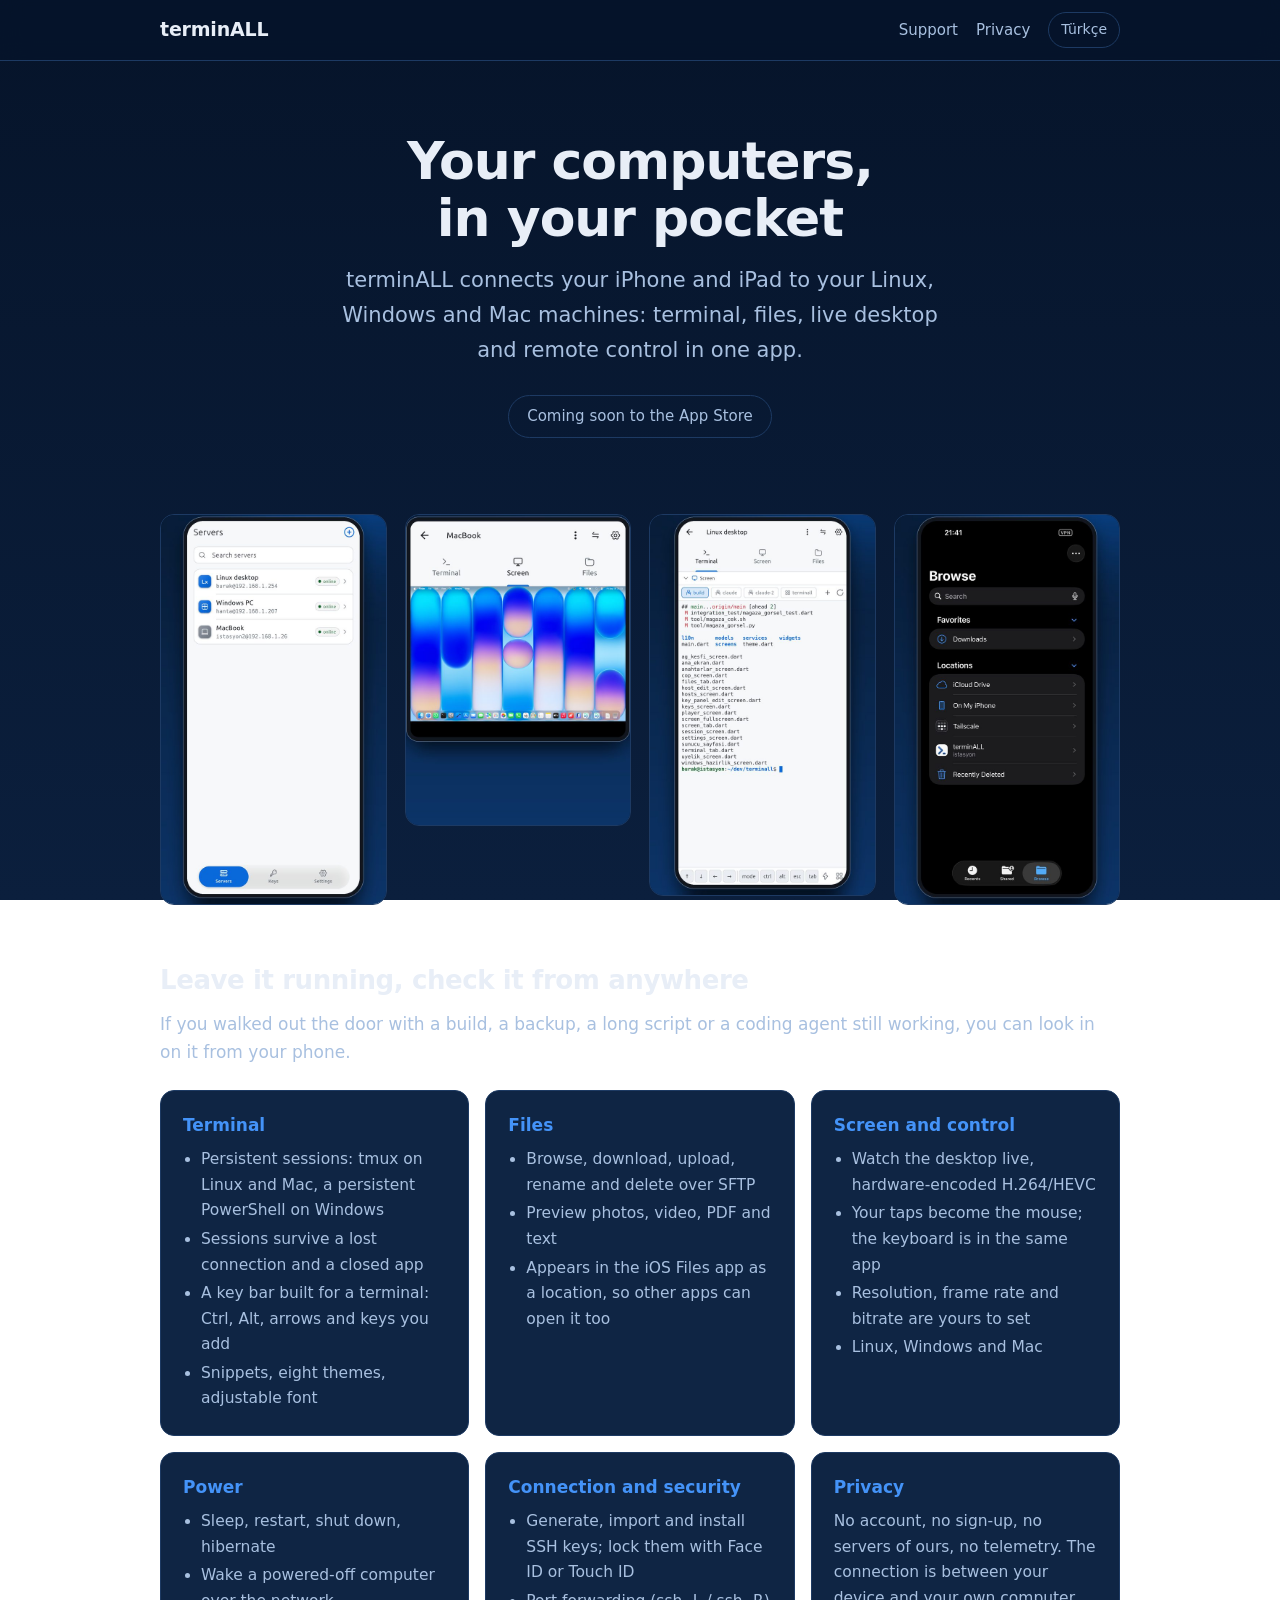
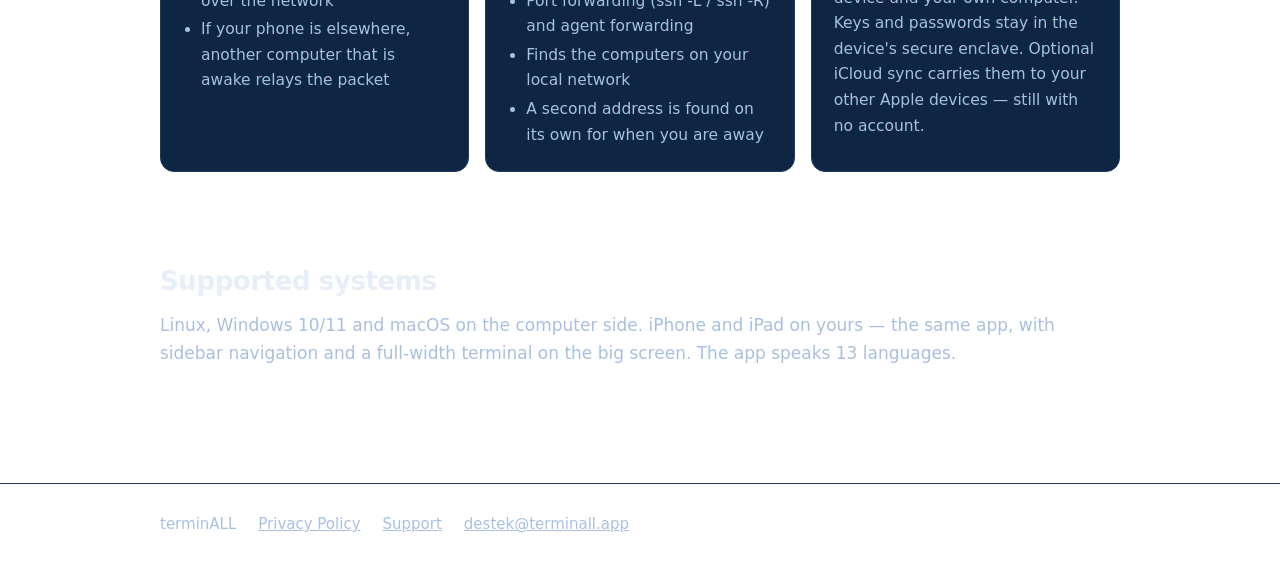
==== public/index.html @ 5ca0612b "Cloudflare Workers için wrangler yapılandırması; dosyalar public/ altına Yeni Workers akışı 'npx wra" ====
<!DOCTYPE html>
<html lang="en">
<head>
<meta charset="utf-8">
<meta name="viewport" content="width=device-width, initial-scale=1">
<title>terminALL — SSH, files and your desktop, from your phone</title>
<meta name="description" content="terminALL connects your iPhone and iPad to your Linux, Windows and Mac computers: terminal, files, live desktop and remote control in one app. No account, no servers of ours.">
<link rel="stylesheet" href="/style.css">
</head>
<body>

<header class="ust">
  <div class="sinir">
    <a class="marka" href="/">terminALL</a>
    <nav>
      <a href="/support"><span data-dil="en">Support</span><span data-dil="tr">Destek</span></a>
      <a href="/privacy"><span data-dil="en">Privacy</span><span data-dil="tr">Gizlilik</span></a>
      <button class="dil" id="dil-dugme" type="button">Türkçe</button>
    </nav>
  </div>
</header>

<main>
  <div class="sinir">

    <div class="kahraman">
      <div data-dil="en">
        <h1>Your computers,<br>in your pocket</h1>
        <p class="buyuk">terminALL connects your iPhone and iPad to your Linux, Windows and Mac
          machines: terminal, files, live desktop and remote control in one app.</p>
        <span class="rozet">Coming soon to the App Store</span>
      </div>
      <div data-dil="tr">
        <h1>Bütün bilgisayarların<br>cebinde</h1>
        <p class="buyuk">terminALL telefonunu ve iPad'ini Linux, Windows ve Mac bilgisayarlarına
          bağlar: terminal, dosyalar, canlı masaüstü ve uzaktan kontrol tek uygulamada.</p>
        <span class="rozet">Yakında App Store'da</span>
      </div>
    </div>

    <div class="kareler">
      <img src="/img/servers.jpg" alt="terminALL server list" loading="lazy">
      <img src="/img/screen.jpg" alt="Live desktop on the phone" loading="lazy">
      <img src="/img/terminal.jpg" alt="Terminal with persistent sessions" loading="lazy">
      <img src="/img/files.jpg" alt="Files over SFTP" loading="lazy">
    </div>

    <section>
      <div data-dil="en">
        <h2>Leave it running, check it from anywhere</h2>
        <p class="alt">If you walked out the door with a build, a backup, a long script or a coding
          agent still working, you can look in on it from your phone.</p>
      </div>
      <div data-dil="tr">
        <h2>Bırak çalışsın, nereden olursa bak</h2>
        <p class="alt">Evden çıkarken bilgisayarında bir derleme, yedek, uzun süren bir betik ya da
          bir kodlama ajanı bıraktıysan telefondan bakıp devam edebilirsin.</p>
      </div>

      <div class="izgara">
        <div class="kart">
          <div data-dil="en">
            <h3>Terminal</h3>
            <ul>
              <li>Persistent sessions: tmux on Linux and Mac, a persistent PowerShell on Windows</li>
              <li>Sessions survive a lost connection and a closed app</li>
              <li>A key bar built for a terminal: Ctrl, Alt, arrows and keys you add</li>
              <li>Snippets, eight themes, adjustable font</li>
            </ul>
          </div>
          <div data-dil="tr">
            <h3>Terminal</h3>
            <ul>
              <li>Kalıcı oturumlar: Linux ve Mac'te tmux, Windows'ta kalıcı PowerShell</li>
              <li>Bağlantı kopsa da, uygulamayı kapatsan da oturum yaşamaya devam eder</li>
              <li>Terminal için tasarlanmış tuş çubuğu: Ctrl, Alt, oklar ve kendi tuşların</li>
              <li>Hazır komutlar, sekiz tema, ayarlanabilir yazı tipi</li>
            </ul>
          </div>
        </div>

        <div class="kart">
          <div data-dil="en">
            <h3>Files</h3>
            <ul>
              <li>Browse, download, upload, rename and delete over SFTP</li>
              <li>Preview photos, video, PDF and text</li>
              <li>Appears in the iOS Files app as a location, so other apps can open it too</li>
            </ul>
          </div>
          <div data-dil="tr">
            <h3>Dosyalar</h3>
            <ul>
              <li>SFTP ile gez, indir, yükle, yeniden adlandır, sil</li>
              <li>Fotoğraf, video, PDF ve metin önizleme</li>
              <li>iOS Dosyalar uygulamasında konum olarak görünür, başka uygulamalardan da açılır</li>
            </ul>
          </div>
        </div>

        <div class="kart">
          <div data-dil="en">
            <h3>Screen and control</h3>
            <ul>
              <li>Watch the desktop live, hardware-encoded H.264/HEVC</li>
              <li>Your taps become the mouse; the keyboard is in the same app</li>
              <li>Resolution, frame rate and bitrate are yours to set</li>
              <li>Linux, Windows and Mac</li>
            </ul>
          </div>
          <div data-dil="tr">
            <h3>Ekran ve kontrol</h3>
            <ul>
              <li>Masaüstünü canlı izle, donanım kodlayıcılı H.264/HEVC</li>
              <li>Dokunuşun fare imlecine dönüşür; klavye de aynı uygulamada</li>
              <li>Çözünürlük, kare hızı ve bit hızı ayarlanabilir</li>
              <li>Linux, Windows ve Mac</li>
            </ul>
          </div>
        </div>

        <div class="kart">
          <div data-dil="en">
            <h3>Power</h3>
            <ul>
              <li>Sleep, restart, shut down, hibernate</li>
              <li>Wake a powered-off computer over the network</li>
              <li>If your phone is elsewhere, another computer that is awake relays the packet</li>
            </ul>
          </div>
          <div data-dil="tr">
            <h3>Güç</h3>
            <ul>
              <li>Uyut, yeniden başlat, kapat, hazırda beklet</li>
              <li>Kapalı bilgisayarı ağ üzerinden aç (Wake-on-LAN)</li>
              <li>Telefon başka ağdaysa uyanık olan başka bir bilgisayar paketi iletir</li>
            </ul>
          </div>
        </div>

        <div class="kart">
          <div data-dil="en">
            <h3>Connection and security</h3>
            <ul>
              <li>Generate, import and install SSH keys; lock them with Face ID or Touch ID</li>
              <li>Port forwarding (ssh -L / ssh -R) and agent forwarding</li>
              <li>Finds the computers on your local network</li>
              <li>A second address is found on its own for when you are away</li>
            </ul>
          </div>
          <div data-dil="tr">
            <h3>Bağlantı ve güvenlik</h3>
            <ul>
              <li>SSH anahtarı üret, içe aktar, sunucuya kur; Face ID ile kilitle</li>
              <li>Bağlantı noktası yönlendirme (ssh -L / ssh -R) ve ajan yönlendirme</li>
              <li>Yerel ağdaki bilgisayarları bulur</li>
              <li>Ev dışındayken ikinci adres kendiliğinden bulunur</li>
            </ul>
          </div>
        </div>

        <div class="kart">
          <div data-dil="en">
            <h3>Privacy</h3>
            <p>No account, no sign-up, no servers of ours, no telemetry. The connection is between
              your device and your own computer. Keys and passwords stay in the device's secure
              enclave. Optional iCloud sync carries them to your other Apple devices —
              still with no account.</p>
          </div>
          <div data-dil="tr">
            <h3>Gizlilik</h3>
            <p>Hesap yok, kayıt yok, bizim sunucumuz yok, telemetri yok. Bağlantı senin cihazınla
              kendi bilgisayarın arasında. Anahtarların ve parolaların cihazının güvenli bölgesinde
              durur. İstersen iCloud ile kendi Apple cihazlarına taşınır — yine hesap açmadan.</p>
          </div>
        </div>
      </div>
    </section>

    <section>
      <div data-dil="en">
        <h2>Supported systems</h2>
        <p class="alt">Linux, Windows 10/11 and macOS on the computer side. iPhone and iPad on
          yours — the same app, with sidebar navigation and a full-width terminal on the big
          screen. The app speaks 13 languages.</p>
      </div>
      <div data-dil="tr">
        <h2>Desteklenen sistemler</h2>
        <p class="alt">Bilgisayar tarafında Linux, Windows 10/11 ve macOS. Senin tarafında iPhone ve
          iPad — aynı uygulama; geniş ekranda yan çubuk ve tam genişlikte terminal. Uygulama 13
          dilde.</p>
      </div>
    </section>

  </div>
</main>

<footer>
  <div class="sinir">
    <span>terminALL</span>
    <a href="/privacy"><span data-dil="en">Privacy Policy</span><span data-dil="tr">Gizlilik Politikası</span></a>
    <a href="/support"><span data-dil="en">Support</span><span data-dil="tr">Destek</span></a>
    <a href="mailto:destek@terminall.app">destek@terminall.app</a>
  </div>
</footer>

<script src="/lang.js"></script>
</body>
</html>
---- style.css ----
:root {
  --mavi: #0969da;
  --mavi-acik: #4493f8;
  --zemin: #06142a;
  --zemin-2: #0b1f3d;
  --kart: #0f2544;
  --cizgi: #1d3a63;
  --metin: #e8eef7;
  --soluk: #a8c0e0;
  --genislik: 1000px;
}

* { box-sizing: border-box; }

html { scroll-behavior: smooth; }

body {
  margin: 0;
  background: linear-gradient(180deg, var(--zemin) 0%, var(--zemin-2) 100%);
  background-attachment: fixed;
  color: var(--metin);
  font: 17px/1.65 system-ui, -apple-system, "Segoe UI", Ubuntu, sans-serif;
  -webkit-text-size-adjust: 100%;
}

a { color: var(--mavi-acik); }

.sinir {
  max-width: var(--genislik);
  margin: 0 auto;
  padding: 0 20px;
}

/* ---- üst çubuk ---- */
header.ust {
  position: sticky;
  top: 0;
  z-index: 10;
  background: rgba(6, 20, 42, 0.86);
  backdrop-filter: blur(12px);
  border-bottom: 1px solid var(--cizgi);
}

.ust .sinir {
  display: flex;
  align-items: center;
  gap: 16px;
  height: 60px;
}

.marka {
  font-weight: 700;
  font-size: 19px;
  color: var(--metin);
  text-decoration: none;
  letter-spacing: -0.2px;
}

.ust nav {
  margin-left: auto;
  display: flex;
  align-items: center;
  gap: 18px;
  font-size: 15px;
}

.ust nav a { color: var(--soluk); text-decoration: none; }
.ust nav a:hover { color: var(--metin); }

.dil {
  border: 1px solid var(--cizgi);
  background: transparent;
  color: var(--soluk);
  border-radius: 999px;
  padding: 5px 12px;
  font: inherit;
  font-size: 14px;
  cursor: pointer;
}
.dil:hover { color: var(--metin); border-color: var(--mavi); }

/* ---- kahraman ---- */
.kahraman {
  padding: 72px 0 40px;
  text-align: center;
}

.kahraman h1 {
  font-size: clamp(34px, 6vw, 52px);
  line-height: 1.1;
  margin: 0 0 16px;
  letter-spacing: -1px;
}

.kahraman p.buyuk {
  font-size: clamp(18px, 2.6vw, 21px);
  color: var(--soluk);
  max-width: 640px;
  margin: 0 auto 28px;
}

.rozet {
  display: inline-block;
  border: 1px solid var(--cizgi);
  border-radius: 999px;
  padding: 8px 18px;
  color: var(--soluk);
  font-size: 15px;
}

/* ---- ekran görüntüleri ---- */
.kareler {
  display: grid;
  grid-template-columns: repeat(auto-fit, minmax(190px, 1fr));
  gap: 18px;
  padding: 36px 0 10px;
}

.kareler img {
  width: 100%;
  border-radius: 14px;
  border: 1px solid var(--cizgi);
  display: block;
}

/* ---- bölümler ---- */
section { padding: 44px 0; }

h2 {
  font-size: 26px;
  margin: 0 0 8px;
  letter-spacing: -0.4px;
}

h2 + p.alt {
  color: var(--soluk);
  margin: 0 0 24px;
}

.izgara {
  display: grid;
  grid-template-columns: repeat(auto-fit, minmax(260px, 1fr));
  gap: 16px;
}

.kart {
  background: var(--kart);
  border: 1px solid var(--cizgi);
  border-radius: 14px;
  padding: 20px 22px;
}

.kart h3 {
  margin: 0 0 8px;
  font-size: 17px;
  color: var(--mavi-acik);
}

.kart p, .kart ul { margin: 0; color: var(--soluk); font-size: 15.5px; }
.kart ul { padding-left: 18px; }
.kart li { margin: 3px 0; }

/* ---- metin sayfaları ---- */
.yazi { max-width: 760px; }
.yazi h1 { font-size: 32px; margin: 40px 0 6px; letter-spacing: -0.5px; }
.yazi .tarih { color: var(--soluk); font-size: 15px; margin: 0 0 28px; }
.yazi h2 { margin-top: 36px; }
.yazi li { margin: 8px 0; }
.yazi strong { color: var(--metin); }
.yazi p, .yazi li { color: var(--soluk); }

hr {
  border: 0;
  border-top: 1px solid var(--cizgi);
  margin: 44px 0;
}

/* ---- alt ---- */
footer {
  border-top: 1px solid var(--cizgi);
  margin-top: 48px;
  padding: 28px 0 44px;
  color: var(--soluk);
  font-size: 15px;
}

footer .sinir { display: flex; flex-wrap: wrap; gap: 8px 22px; }
footer a { color: var(--soluk); }

/* ---- dil ---- */
[data-dil] { display: none; }
html[lang="en"] [data-dil="en"],
html[lang="tr"] [data-dil="tr"] { display: block; }
html[lang="en"] li[data-dil="en"],
html[lang="tr"] li[data-dil="tr"] { display: list-item; }
html[lang="en"] span[data-dil="en"],
html[lang="tr"] span[data-dil="tr"] { display: inline; }
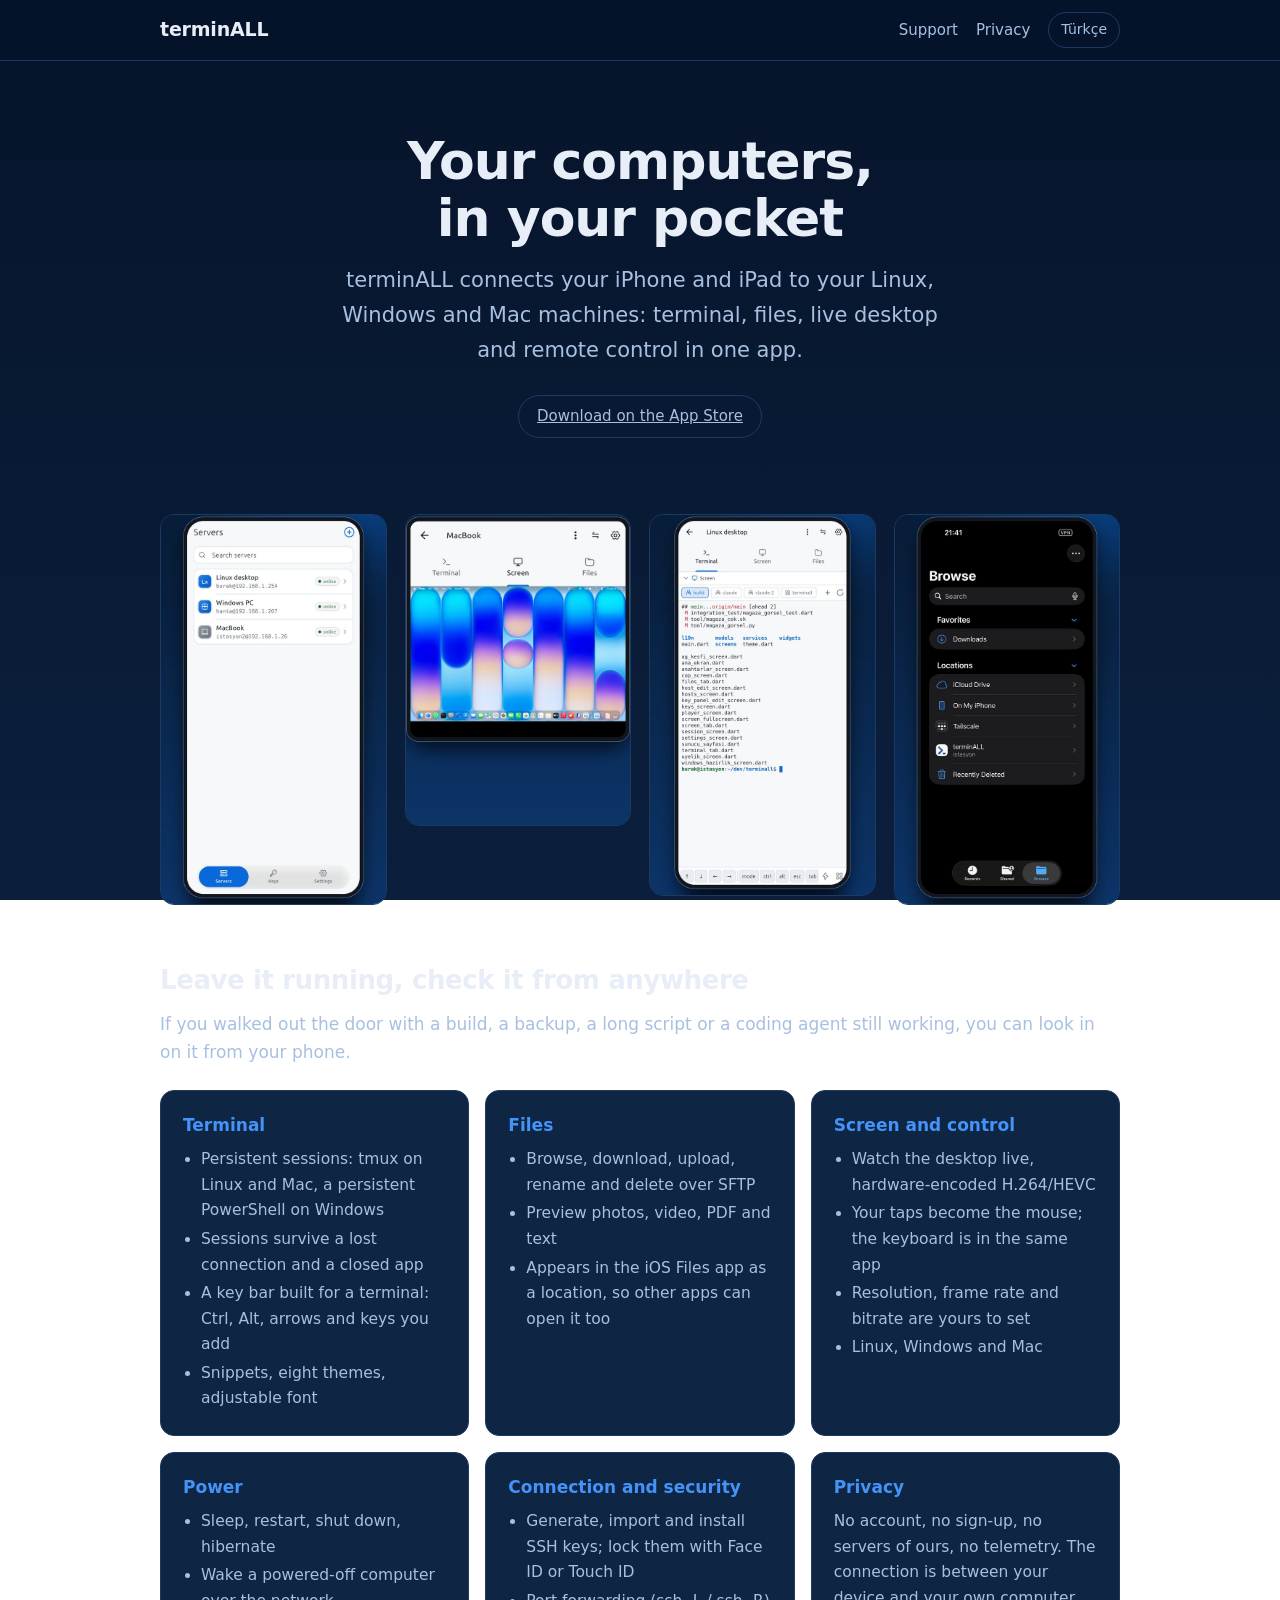
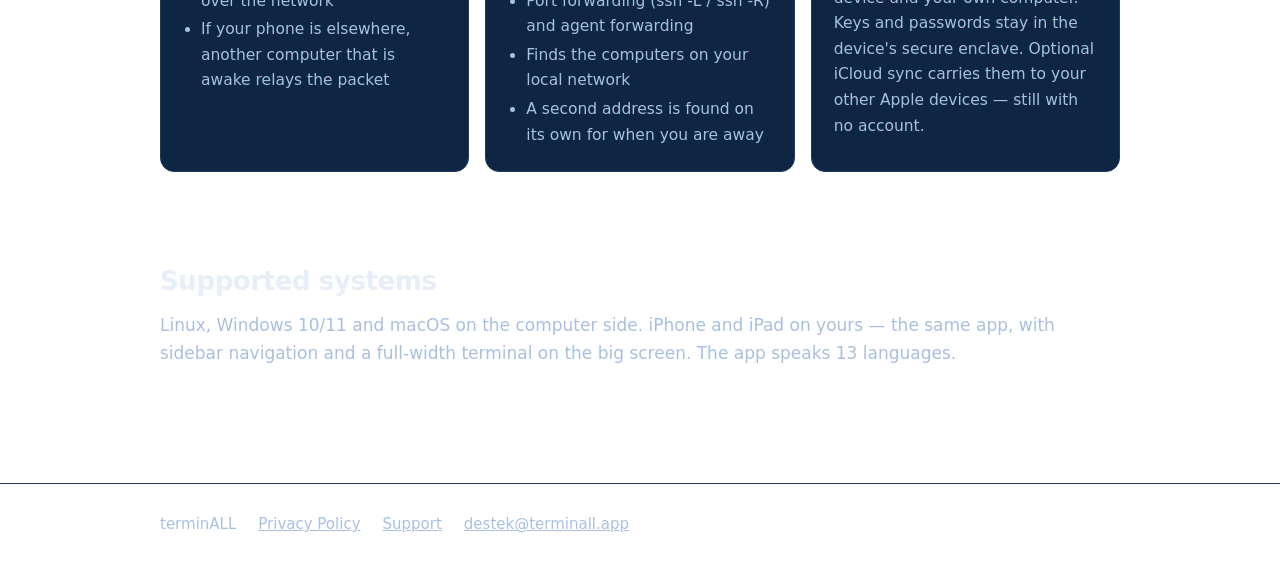
==== commit fb5c87b2: "Rozet: 'yakında' yerine App Store bağlantısı Co-Authored-By: Claude Opus 5.5 (1M context) <noreply@a" ====
--- a/public/index.html
+++ b/public/index.html
@@ -28,13 +28,13 @@
         <h1>Your computers,<br>in your pocket</h1>
         <p class="buyuk">terminALL connects your iPhone and iPad to your Linux, Windows and Mac
           machines: terminal, files, live desktop and remote control in one app.</p>
-        <span class="rozet">Coming soon to the App Store</span>
+        <a class="rozet" href="https://apps.apple.com/app/id6809971515">Download on the App Store</a>
       </div>
       <div data-dil="tr">
         <h1>Bütün bilgisayarların<br>cebinde</h1>
         <p class="buyuk">terminALL telefonunu ve iPad'ini Linux, Windows ve Mac bilgisayarlarına
           bağlar: terminal, dosyalar, canlı masaüstü ve uzaktan kontrol tek uygulamada.</p>
-        <span class="rozet">Yakında App Store'da</span>
+        <a class="rozet" href="https://apps.apple.com/app/id6809971515">App Store'dan indir</a>
       </div>
     </div>
 
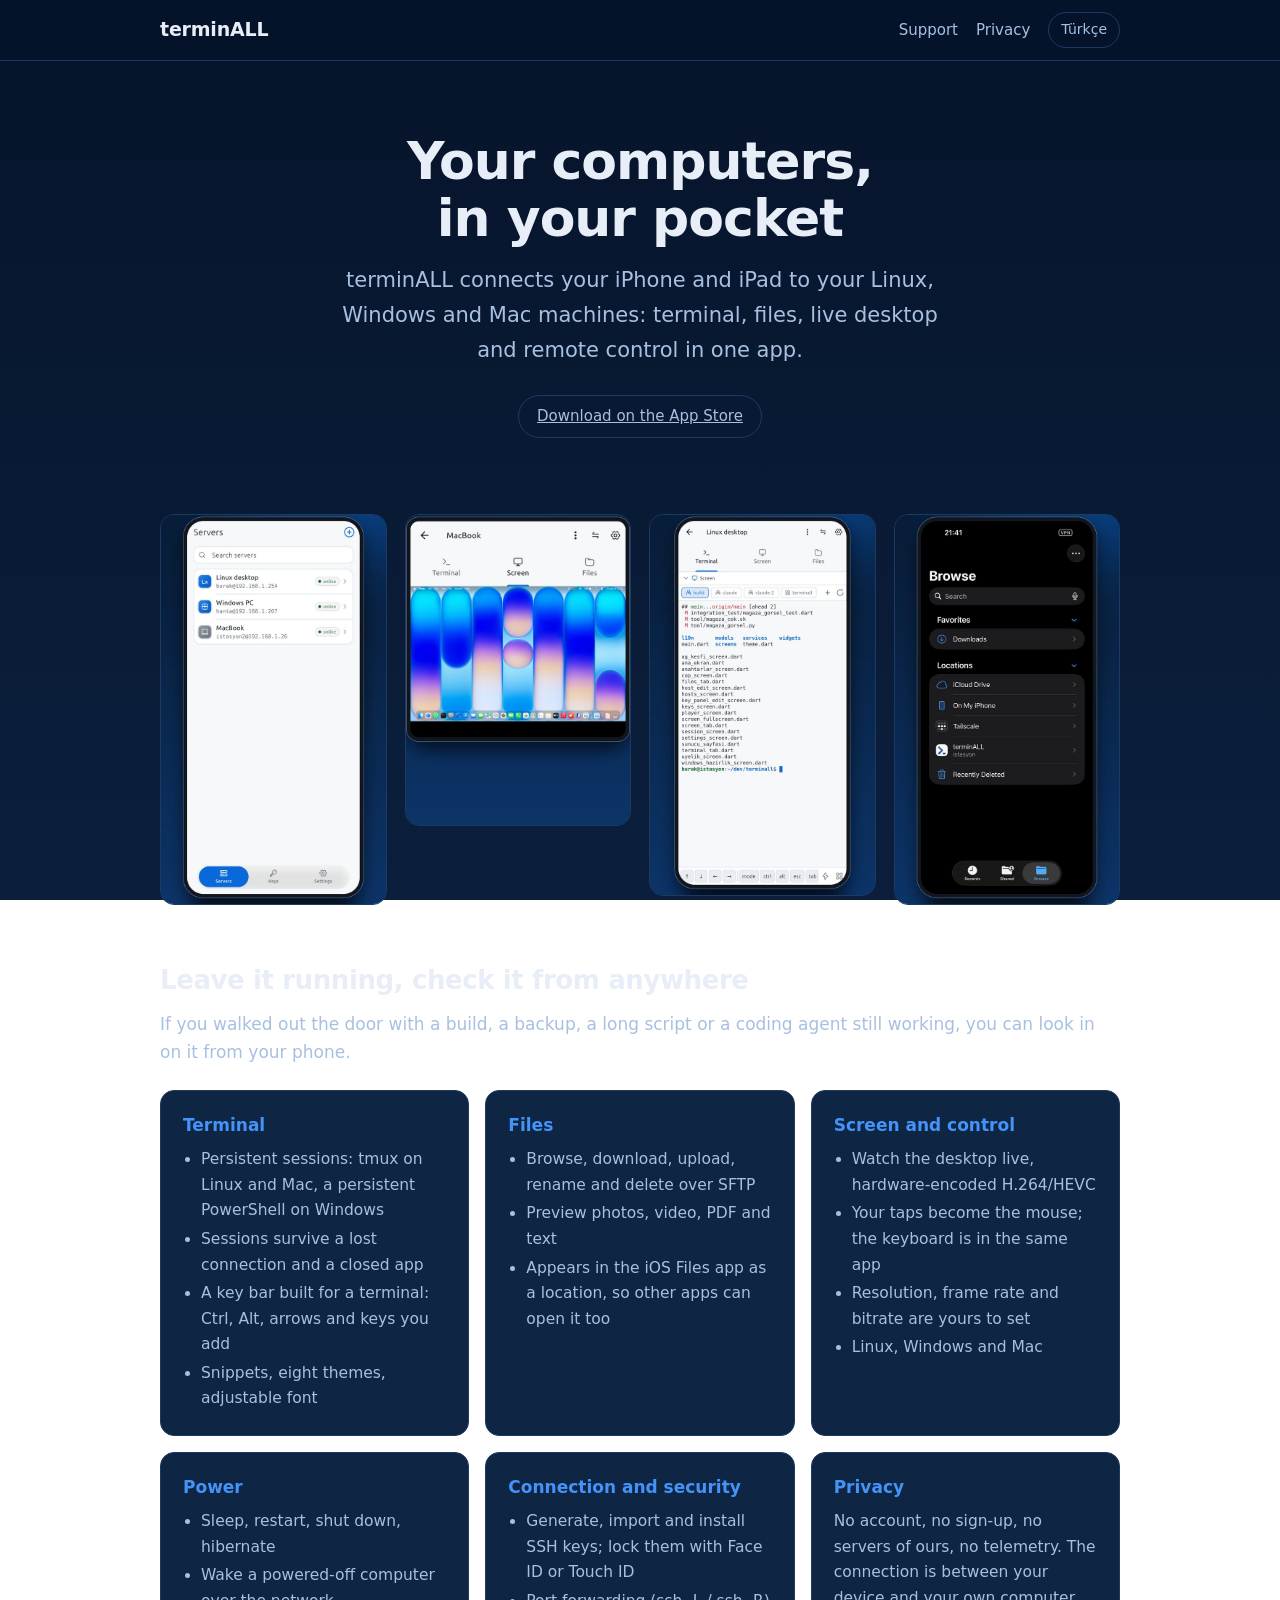
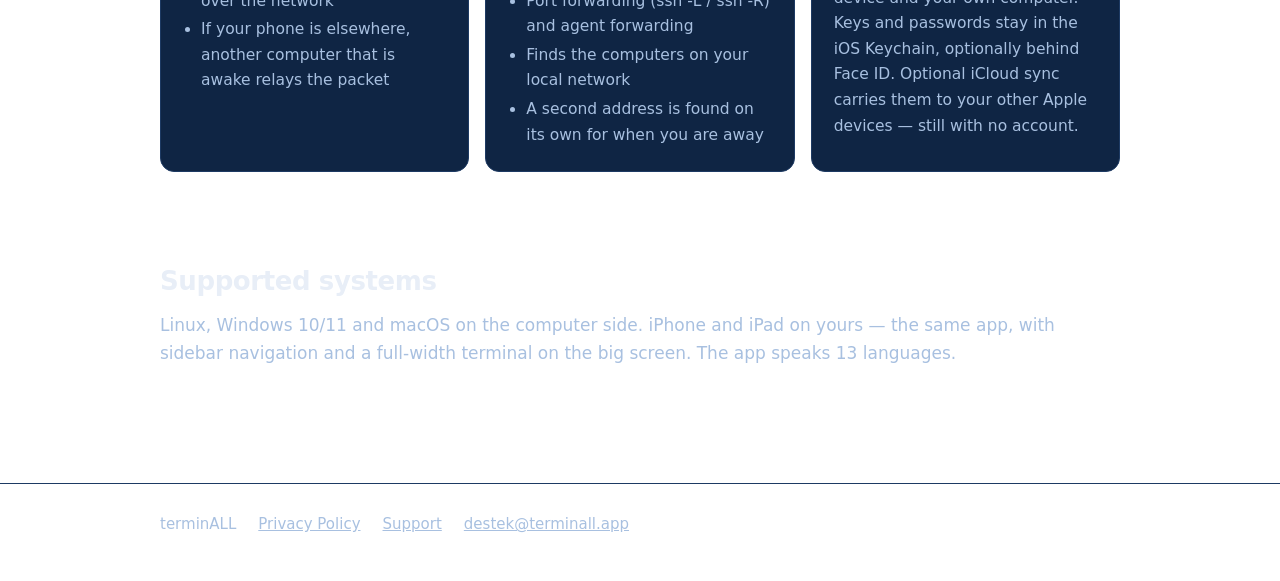
==== commit 5b8931db: "Gizlilik: Secure Enclave yerine doğru ifade (iOS Keychain) Co-Authored-By: Claude Opus 5.5 (1M conte" ====
--- a/public/index.html
+++ b/public/index.html
@@ -163,15 +163,15 @@
           <div data-dil="en">
             <h3>Privacy</h3>
             <p>No account, no sign-up, no servers of ours, no telemetry. The connection is between
-              your device and your own computer. Keys and passwords stay in the device's secure
-              enclave. Optional iCloud sync carries them to your other Apple devices —
+              your device and your own computer. Keys and passwords stay in the iOS Keychain,
+              optionally behind Face ID. Optional iCloud sync carries them to your other Apple devices —
               still with no account.</p>
           </div>
           <div data-dil="tr">
             <h3>Gizlilik</h3>
             <p>Hesap yok, kayıt yok, bizim sunucumuz yok, telemetri yok. Bağlantı senin cihazınla
-              kendi bilgisayarın arasında. Anahtarların ve parolaların cihazının güvenli bölgesinde
-              durur. İstersen iCloud ile kendi Apple cihazlarına taşınır — yine hesap açmadan.</p>
+              kendi bilgisayarın arasında. Anahtarların ve parolaların iOS Anahtar Zinciri'nde
+              durur, istersen Face ID ile kilitlenir. İstersen iCloud ile kendi Apple cihazlarına taşınır — yine hesap açmadan.</p>
           </div>
         </div>
       </div>
